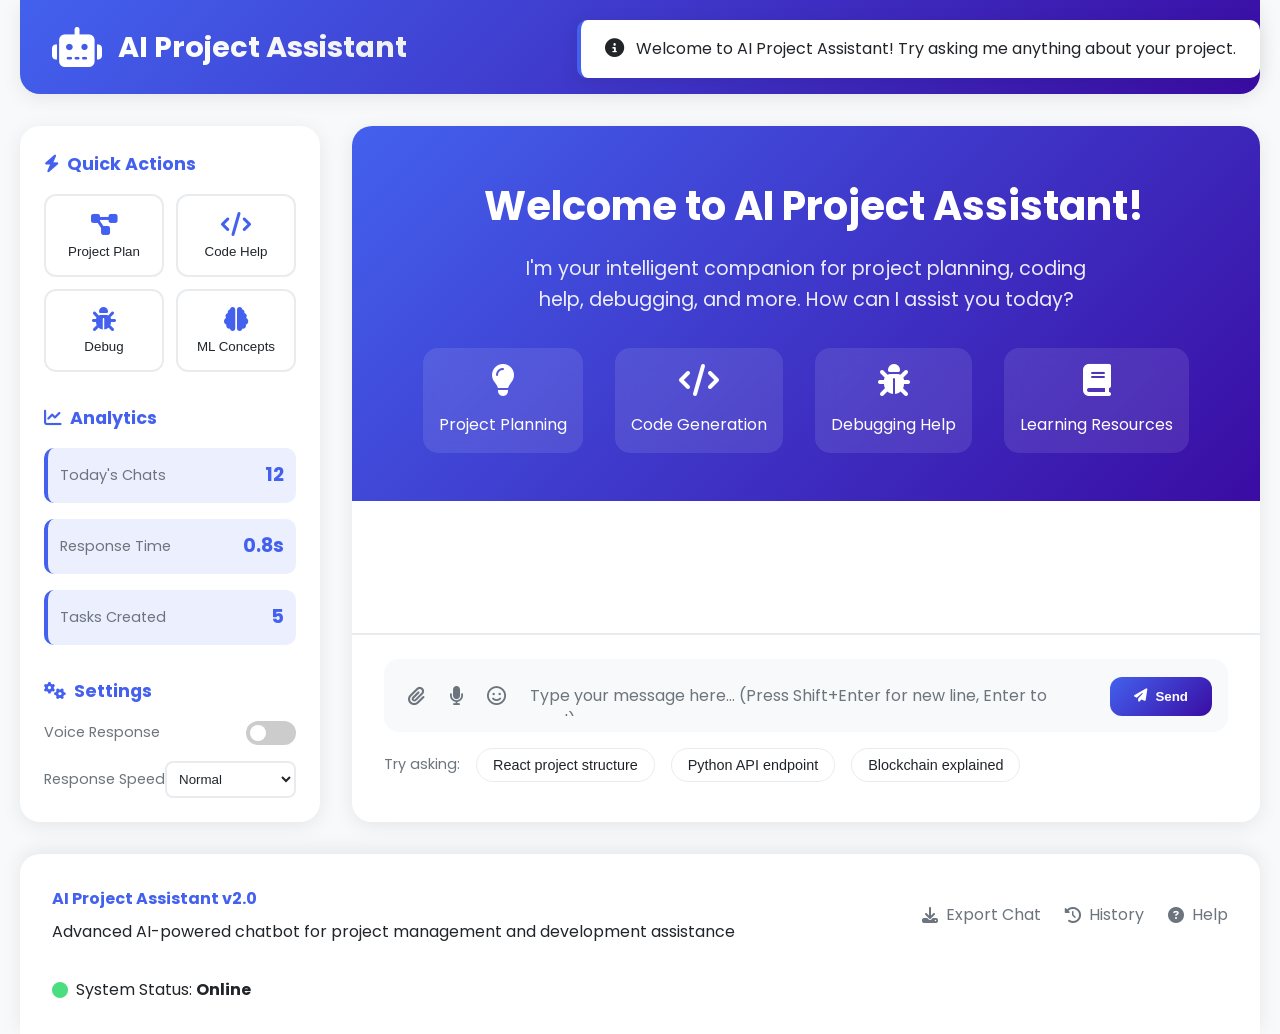
==== web/index.html @ 6bead6e6 "refactor: Clean up project structure and add migration script" ====
<!DOCTYPE html>
<html lang="en">
<head>
    <meta charset="UTF-8">
    <meta name="viewport" content="width=device-width, initial-scale=1.0">
    <title>AI Project Assistant | Advanced Chatbot</title>
    <link rel="stylesheet" href="css/style.css">
    <link rel="stylesheet" href="https://cdnjs.cloudflare.com/ajax/libs/font-awesome/6.4.0/css/all.min.css">
    <link href="https://fonts.googleapis.com/css2?family=Poppins:wght@300;400;500;600;700&family=Roboto+Mono:wght@400;500&display=swap" rel="stylesheet">
    <link rel="icon" type="image/x-icon" href="assets/favicon.ico">
</head>
<body>
    <div class="container">
        <!-- Header -->
        <header class="header">
            <div class="logo">
                <i class="fas fa-robot"></i>
                <h1>AI Project Assistant</h1>
            </div>
            <div class="header-controls">
                <button id="themeToggle" class="theme-btn">
                    <i class="fas fa-moon"></i>
                    <span>Dark Mode</span>
                </button>
                <button id="clearChat" class="clear-btn">
                    <i class="fas fa-trash"></i>
                    <span>Clear Chat</span>
                </button>
            </div>
        </header>

        <!-- Main Content -->
        <div class="main-content">
            <!-- Sidebar -->
            <aside class="sidebar">
                <div class="sidebar-section">
                    <h3><i class="fas fa-bolt"></i> Quick Actions</h3>
                    <div class="quick-actions">
                        <button class="action-btn" data-prompt="Help me plan a project timeline">
                            <i class="fas fa-project-diagram"></i>
                            <span>Project Plan</span>
                        </button>
                        <button class="action-btn" data-prompt="Generate code for a Python function">
                            <i class="fas fa-code"></i>
                            <span>Code Help</span>
                        </button>
                        <button class="action-btn" data-prompt="Debug this error: ModuleNotFoundError">
                            <i class="fas fa-bug"></i>
                            <span>Debug</span>
                        </button>
                        <button class="action-btn" data-prompt="Explain machine learning concepts">
                            <i class="fas fa-brain"></i>
                            <span>ML Concepts</span>
                        </button>
                    </div>
                </div>

                <div class="sidebar-section">
                    <h3><i class="fas fa-chart-line"></i> Analytics</h3>
                    <div class="stats">
                        <div class="stat-item">
                            <span class="stat-label">Today's Chats</span>
                            <span class="stat-value" id="todayChats">12</span>
                        </div>
                        <div class="stat-item">
                            <span class="stat-label">Response Time</span>
                            <span class="stat-value" id="avgResponse">0.8s</span>
                        </div>
                        <div class="stat-item">
                            <span class="stat-label">Tasks Created</span>
                            <span class="stat-value" id="tasksCreated">5</span>
                        </div>
                    </div>
                </div>

                <div class="sidebar-section">
                    <h3><i class="fas fa-cogs"></i> Settings</h3>
                    <div class="settings">
                        <div class="setting-item">
                            <label for="voiceToggle">Voice Response</label>
                            <label class="switch">
                                <input type="checkbox" id="voiceToggle">
                                <span class="slider"></span>
                            </label>
                        </div>
                        <div class="setting-item">
                            <label for="responseSpeed">Response Speed</label>
                            <select id="responseSpeed">
                                <option value="fast">Fast</option>
                                <option value="normal" selected>Normal</option>
                                <option value="slow">Slow (Detailed)</option>
                            </select>
                        </div>
                    </div>
                </div>
            </aside>

            <!-- Chat Area -->
            <main class="chat-area">
                <!-- Welcome Message -->
                <div class="welcome-message" id="welcomeMessage">
                    <div class="welcome-content">
                        <h2><i class="fas fa-sparkles"></i> Welcome to AI Project Assistant!</h2>
                        <p>I'm your intelligent companion for project planning, coding help, debugging, and more. How can I assist you today?</p>
                        <div class="welcome-features">
                            <div class="feature">
                                <i class="fas fa-lightbulb"></i>
                                <span>Project Planning</span>
                            </div>
                            <div class="feature">
                                <i class="fas fa-code"></i>
                                <span>Code Generation</span>
                            </div>
                            <div class="feature">
                                <i class="fas fa-bug"></i>
                                <span>Debugging Help</span>
                            </div>
                            <div class="feature">
                                <i class="fas fa-book"></i>
                                <span>Learning Resources</span>
                            </div>
                        </div>
                    </div>
                </div>

                <!-- Chat Messages -->
                <div class="chat-messages" id="chatMessages">
                    <!-- Messages will be inserted here by JavaScript -->
                </div>

                <!-- Input Area -->
                <div class="input-area">
                    <div class="input-wrapper">
                        <div class="input-controls">
                            <button class="input-btn" id="attachBtn" title="Attach File">
                                <i class="fas fa-paperclip"></i>
                            </button>
                            <button class="input-btn" id="voiceBtn" title="Voice Input">
                                <i class="fas fa-microphone"></i>
                            </button>
                            <button class="input-btn" id="emojiBtn" title="Insert Emoji">
                                <i class="far fa-smile"></i>
                            </button>
                        </div>
                        <textarea 
                            id="messageInput" 
                            placeholder="Type your message here... (Press Shift+Enter for new line, Enter to send)"
                            rows="1"
                        ></textarea>
                        <button id="sendBtn" class="send-btn">
                            <i class="fas fa-paper-plane"></i>
                            <span>Send</span>
                        </button>
                    </div>
                    <div class="input-footer">
                        <div class="suggestions">
                            <span class="suggestion-label">Try asking:</span>
                            <button class="suggestion-btn" data-prompt="How do I structure a React project?">
                                React project structure
                            </button>
                            <button class="suggestion-btn" data-prompt="Create a Python API endpoint">
                                Python API endpoint
                            </button>
                            <button class="suggestion-btn" data-prompt="Explain blockchain technology">
                                Blockchain explained
                            </button>
                        </div>
                        <div class="typing-indicator" id="typingIndicator">
                            <span>AI is typing</span>
                            <div class="typing-dots">
                                <div class="dot"></div>
                                <div class="dot"></div>
                                <div class="dot"></div>
                            </div>
                        </div>
                    </div>
                </div>
            </main>
        </div>

        <!-- Footer -->
        <footer class="footer">
            <div class="footer-content">
                <div class="footer-section">
                    <h4>AI Project Assistant v2.0</h4>
                    <p>Advanced AI-powered chatbot for project management and development assistance</p>
                </div>
                <div class="footer-section">
                    <div class="footer-links">
                        <a href="#" id="exportChat"><i class="fas fa-download"></i> Export Chat</a>
                        <a href="#" id="viewHistory"><i class="fas fa-history"></i> History</a>
                        <a href="#" id="helpBtn"><i class="fas fa-question-circle"></i> Help</a>
                    </div>
                </div>
                <div class="footer-section">
                    <p class="status-indicator">
                        <i class="fas fa-circle status-online"></i>
                        <span>System Status: <strong>Online</strong></span>
                    </p>
                </div>
            </div>
        </footer>
    </div>

    <!-- Modals -->
    <div class="modal" id="helpModal">
        <div class="modal-content">
            <h3><i class="fas fa-question-circle"></i> Help & Instructions</h3>
            <p>This AI assistant can help you with:</p>
            <ul>
                <li>Project planning and timeline creation</li>
                <li>Code generation and debugging</li>
                <li>Technical concept explanations</li>
                <li>Research and learning resources</li>
                <li>Task management and organization</li>
            </ul>
            <button class="modal-close" id="closeHelp">Got it!</button>
        </div>
    </div>

    <script src="js/script.js"></script>
</body>
</html>
---- web/css/style.css ----
/* Reset and Base Styles */
* {
    margin: 0;
    padding: 0;
    box-sizing: border-box;
}

:root {
    /* Light Theme Variables */
    --primary-color: #4361ee;
    --secondary-color: #3a0ca3;
    --accent-color: #7209b7;
    --success-color: #4cc9f0;
    --warning-color: #f72585;
    --background-color: #f8f9fa;
    --surface-color: #ffffff;
    --text-primary: #212529;
    --text-secondary: #6c757d;
    --border-color: #e9ecef;
    --shadow: 0 4px 20px rgba(0, 0, 0, 0.08);
    --gradient-primary: linear-gradient(135deg, #4361ee 0%, #3a0ca3 100%);
    --gradient-accent: linear-gradient(135deg, #7209b7 0%, #f72585 100%);
}

[data-theme="dark"] {
    /* Dark Theme Variables */
    --primary-color: #5a6ff0;
    --secondary-color: #4a1db6;
    --accent-color: #8a2be2;
    --success-color: #00d4ff;
    --warning-color: #ff2d95;
    --background-color: #121212;
    --surface-color: #1e1e1e;
    --text-primary: #e9ecef;
    --text-secondary: #adb5bd;
    --border-color: #343a40;
    --shadow: 0 4px 20px rgba(0, 0, 0, 0.3);
    --gradient-primary: linear-gradient(135deg, #5a6ff0 0%, #4a1db6 100%);
    --gradient-accent: linear-gradient(135deg, #8a2be2 0%, #ff2d95 100%);
}

body {
    font-family: 'Poppins', sans-serif;
    background-color: var(--background-color);
    color: var(--text-primary);
    line-height: 1.6;
    transition: all 0.3s ease;
    min-height: 100vh;
    overflow-x: hidden;
}

.container {
    max-width: 1400px;
    margin: 0 auto;
    padding: 0 20px;
    display: flex;
    flex-direction: column;
    min-height: 100vh;
}

/* Header Styles */
.header {
    background: var(--gradient-primary);
    color: white;
    padding: 1.5rem 2rem;
    border-radius: 0 0 20px 20px;
    box-shadow: var(--shadow);
    display: flex;
    justify-content: space-between;
    align-items: center;
    margin-bottom: 2rem;
    animation: slideDown 0.5s ease;
}

.logo {
    display: flex;
    align-items: center;
    gap: 1rem;
}

.logo i {
    font-size: 2.5rem;
    color: #fff;
    animation: pulse 2s infinite;
}

.logo h1 {
    font-size: 1.8rem;
    font-weight: 700;
    background: linear-gradient(to right, #fff, #f0f0f0);
    -webkit-background-clip: text;
    -webkit-text-fill-color: transparent;
}

.header-controls {
    display: flex;
    gap: 1rem;
}

.theme-btn, .clear-btn {
    background: rgba(255, 255, 255, 0.2);
    border: 2px solid rgba(255, 255, 255, 0.3);
    color: white;
    padding: 0.75rem 1.5rem;
    border-radius: 50px;
    cursor: pointer;
    display: flex;
    align-items: center;
    gap: 0.5rem;
    font-weight: 600;
    transition: all 0.3s ease;
    backdrop-filter: blur(10px);
}

.theme-btn:hover, .clear-btn:hover {
    background: rgba(255, 255, 255, 0.3);
    transform: translateY(-2px);
    box-shadow: 0 5px 15px rgba(0, 0, 0, 0.2);
}

/* Main Content Layout */
.main-content {
    display: flex;
    gap: 2rem;
    flex: 1;
    margin-bottom: 2rem;
}

/* Sidebar Styles */
.sidebar {
    width: 300px;
    background: var(--surface-color);
    border-radius: 20px;
    padding: 1.5rem;
    box-shadow: var(--shadow);
    display: flex;
    flex-direction: column;
    gap: 2rem;
}

.sidebar-section h3 {
    color: var(--primary-color);
    font-size: 1.1rem;
    margin-bottom: 1rem;
    display: flex;
    align-items: center;
    gap: 0.5rem;
}

.quick-actions {
    display: grid;
    grid-template-columns: 1fr 1fr;
    gap: 0.75rem;
}

.action-btn {
    background: var(--surface-color);
    border: 2px solid var(--border-color);
    border-radius: 12px;
    padding: 1rem;
    cursor: pointer;
    display: flex;
    flex-direction: column;
    align-items: center;
    gap: 0.5rem;
    transition: all 0.3s ease;
    color: var(--text-primary);
}

.action-btn i {
    font-size: 1.5rem;
    color: var(--primary-color);
}

.action-btn:hover {
    background: var(--primary-color);
    color: white;
    transform: translateY(-3px);
    box-shadow: 0 10px 20px rgba(67, 97, 238, 0.2);
}

.action-btn:hover i {
    color: white;
}

.stats {
    display: flex;
    flex-direction: column;
    gap: 1rem;
}

.stat-item {
    display: flex;
    justify-content: space-between;
    align-items: center;
    padding: 0.75rem;
    background: rgba(67, 97, 238, 0.1);
    border-radius: 10px;
    border-left: 4px solid var(--primary-color);
}

.stat-label {
    color: var(--text-secondary);
    font-size: 0.9rem;
}

.stat-value {
    font-weight: 700;
    font-size: 1.2rem;
    color: var(--primary-color);
}

.settings {
    display: flex;
    flex-direction: column;
    gap: 1rem;
}

.setting-item {
    display: flex;
    justify-content: space-between;
    align-items: center;
}

.setting-item label {
    color: var(--text-secondary);
    font-size: 0.9rem;
}

.setting-item select {
    background: var(--surface-color);
    border: 2px solid var(--border-color);
    border-radius: 8px;
    padding: 0.5rem;
    color: var(--text-primary);
    cursor: pointer;
}

/* Switch Toggle */
.switch {
    position: relative;
    display: inline-block;
    width: 50px;
    height: 24px;
}

.switch input {
    opacity: 0;
    width: 0;
    height: 0;
}

.slider {
    position: absolute;
    cursor: pointer;
    top: 0;
    left: 0;
    right: 0;
    bottom: 0;
    background-color: #ccc;
    transition: .4s;
    border-radius: 34px;
}

.slider:before {
    position: absolute;
    content: "";
    height: 16px;
    width: 16px;
    left: 4px;
    bottom: 4px;
    background-color: white;
    transition: .4s;
    border-radius: 50%;
}

input:checked + .slider {
    background-color: var(--primary-color);
}

input:checked + .slider:before {
    transform: translateX(26px);
}

/* Chat Area Styles */
.chat-area {
    flex: 1;
    display: flex;
    flex-direction: column;
    background: var(--surface-color);
    border-radius: 20px;
    box-shadow: var(--shadow);
    overflow: hidden;
}

.welcome-message {
    background: var(--gradient-primary);
    color: white;
    padding: 3rem 2rem;
    text-align: center;
    animation: fadeIn 1s ease;
}

.welcome-content h2 {
    font-size: 2.5rem;
    margin-bottom: 1rem;
    display: flex;
    align-items: center;
    justify-content: center;
    gap: 1rem;
}

.welcome-content p {
    font-size: 1.2rem;
    opacity: 0.9;
    max-width: 600px;
    margin: 0 auto 2rem;
}

.welcome-features {
    display: flex;
    justify-content: center;
    gap: 2rem;
    flex-wrap: wrap;
    margin-top: 2rem;
}

.feature {
    display: flex;
    flex-direction: column;
    align-items: center;
    gap: 0.5rem;
    background: rgba(255, 255, 255, 0.1);
    padding: 1rem;
    border-radius: 15px;
    backdrop-filter: blur(10px);
    transition: transform 0.3s ease;
}

.feature:hover {
    transform: translateY(-5px);
    background: rgba(255, 255, 255, 0.2);
}

.feature i {
    font-size: 2rem;
    margin-bottom: 0.5rem;
}

/* Chat Messages */
.chat-messages {
    flex: 1;
    padding: 2rem;
    overflow-y: auto;
    display: flex;
    flex-direction: column;
    gap: 1.5rem;
}

.message {
    display: flex;
    gap: 1rem;
    max-width: 80%;
    animation: slideIn 0.3s ease;
}

.message.user {
    align-self: flex-end;
    flex-direction: row-reverse;
}

.message-avatar {
    width: 40px;
    height: 40px;
    border-radius: 50%;
    display: flex;
    align-items: center;
    justify-content: center;
    font-size: 1.2rem;
    flex-shrink: 0;
}

.message.user .message-avatar {
    background: var(--gradient-accent);
    color: white;
}

.message.ai .message-avatar {
    background: var(--gradient-primary);
    color: white;
}

.message-content {
    background: var(--border-color);
    padding: 1rem 1.5rem;
    border-radius: 18px;
    box-shadow: 0 2px 10px rgba(0, 0, 0, 0.1);
}

.message.user .message-content {
    background: var(--gradient-accent);
    color: white;
    border-bottom-right-radius: 4px;
}

.message.ai .message-content {
    background: var(--surface-color);
    border: 1px solid var(--border-color);
    border-bottom-left-radius: 4px;
}

.message-text {
    line-height: 1.5;
}

.message-time {
    font-size: 0.75rem;
    opacity: 0.7;
    margin-top: 0.5rem;
    text-align: right;
}

/* Input Area */
.input-area {
    padding: 1.5rem 2rem;
    border-top: 2px solid var(--border-color);
    background: var(--surface-color);
}

.input-wrapper {
    display: flex;
    gap: 1rem;
    align-items: flex-end;
    background: var(--background-color);
    border-radius: 15px;
    padding: 1rem;
}

.input-controls {
    display: flex;
    gap: 0.5rem;
}

.input-btn {
    background: none;
    border: none;
    color: var(--text-secondary);
    cursor: pointer;
    padding: 0.5rem;
    border-radius: 8px;
    transition: all 0.3s ease;
    font-size: 1.2rem;
}

.input-btn:hover {
    color: var(--primary-color);
    background: rgba(67, 97, 238, 0.1);
}

textarea {
    flex: 1;
    border: none;
    background: none;
    color: var(--text-primary);
    font-family: 'Poppins', sans-serif;
    font-size: 1rem;
    resize: none;
    min-height: 40px;
    max-height: 120px;
    outline: none;
    padding: 0.5rem 0;
}

textarea::placeholder {
    color: var(--text-secondary);
}

.send-btn {
    background: var(--gradient-primary);
    color: white;
    border: none;
    padding: 0.75rem 1.5rem;
    border-radius: 12px;
    cursor: pointer;
    display: flex;
    align-items: center;
    gap: 0.5rem;
    font-weight: 600;
    transition: all 0.3s ease;
}

.send-btn:hover {
    transform: translateY(-2px);
    box-shadow: 0 5px 15px rgba(67, 97, 238, 0.3);
}

.input-footer {
    margin-top: 1rem;
}

.suggestions {
    display: flex;
    align-items: center;
    gap: 1rem;
    flex-wrap: wrap;
    margin-bottom: 1rem;
}

.suggestion-label {
    color: var(--text-secondary);
    font-size: 0.9rem;
}

.suggestion-btn {
    background: var(--surface-color);
    border: 1px solid var(--border-color);
    color: var(--text-primary);
    padding: 0.5rem 1rem;
    border-radius: 20px;
    cursor: pointer;
    font-size: 0.9rem;
    transition: all 0.3s ease;
}

.suggestion-btn:hover {
    background: var(--primary-color);
    color: white;
    border-color: var(--primary-color);
}

.typing-indicator {
    display: none;
    align-items: center;
    gap: 0.5rem;
    color: var(--text-secondary);
    font-size: 0.9rem;
}

.typing-dots {
    display: flex;
    gap: 0.25rem;
}

.dot {
    width: 6px;
    height: 6px;
    background: var(--primary-color);
    border-radius: 50%;
    animation: typing 1.4s infinite;
}

.dot:nth-child(2) {
    animation-delay: 0.2s;
}

.dot:nth-child(3) {
    animation-delay: 0.4s;
}

/* Footer Styles */
.footer {
    background: var(--surface-color);
    padding: 2rem;
    border-radius: 20px 20px 0 0;
    box-shadow: 0 -4px 20px rgba(0, 0, 0, 0.08);
    margin-top: auto;
}

.footer-content {
    display: flex;
    justify-content: space-between;
    align-items: center;
    flex-wrap: wrap;
    gap: 2rem;
}

.footer-section h4 {
    color: var(--primary-color);
    margin-bottom: 0.5rem;
}

.footer-links {
    display: flex;
    gap: 1.5rem;
}

.footer-links a {
    color: var(--text-secondary);
    text-decoration: none;
    display: flex;
    align-items: center;
    gap: 0.5rem;
    transition: color 0.3s ease;
}

.footer-links a:hover {
    color: var(--primary-color);
}

.status-indicator {
    display: flex;
    align-items: center;
    gap: 0.5rem;
}

.status-online {
    color: #4ade80;
    animation: pulse 2s infinite;
}

/* Modal Styles */
.modal {
    display: none;
    position: fixed;
    top: 0;
    left: 0;
    width: 100%;
    height: 100%;
    background: rgba(0, 0, 0, 0.5);
    z-index: 1000;
    align-items: center;
    justify-content: center;
    backdrop-filter: blur(5px);
}

.modal-content {
    background: var(--surface-color);
    padding: 2rem;
    border-radius: 20px;
    max-width: 500px;
    width: 90%;
    box-shadow: var(--shadow);
    animation: modalSlideIn 0.3s ease;
}

.modal-content h3 {
    color: var(--primary-color);
    margin-bottom: 1rem;
    display: flex;
    align-items: center;
    gap: 0.5rem;
}

.modal-content ul {
    margin: 1rem 0 2rem 1.5rem;
    color: var(--text-secondary);
}

.modal-close {
    background: var(--gradient-primary);
    color: white;
    border: none;
    padding: 0.75rem 2rem;
    border-radius: 10px;
    cursor: pointer;
    font-weight: 600;
    transition: all 0.3s ease;
}

.modal-close:hover {
    transform: translateY(-2px);
    box-shadow: 0 5px 15px rgba(67, 97, 238, 0.3);
}

/* Animations */
@keyframes slideDown {
    from {
        transform: translateY(-100%);
        opacity: 0;
    }
    to {
        transform: translateY(0);
        opacity: 1;
    }
}

@keyframes fadeIn {
    from {
        opacity: 0;
    }
    to {
        opacity: 1;
    }
}

@keyframes slideIn {
    from {
        transform: translateY(20px);
        opacity: 0;
    }
    to {
        transform: translateY(0);
        opacity: 1;
    }
}

@keyframes pulse {
    0%, 100% {
        opacity: 1;
    }
    50% {
        opacity: 0.7;
    }
}

@keyframes typing {
    0%, 60%, 100% {
        transform: translateY(0);
    }
    30% {
        transform: translateY(-10px);
    }
}

@keyframes modalSlideIn {
    from {
        transform: translateY(-50px);
        opacity: 0;
    }
    to {
        transform: translateY(0);
        opacity: 1;
    }
}

/* Responsive Design */
@media (max-width: 1024px) {
    .main-content {
        flex-direction: column;
    }
    
    .sidebar {
        width: 100%;
    }
    
    .message {
        max-width: 90%;
    }
}

@media (max-width: 768px) {
    .header {
        flex-direction: column;
        gap: 1rem;
        text-align: center;
        padding: 1rem;
    }
    
    .footer-content {
        flex-direction: column;
        text-align: center;
    }
    
    .welcome-content h2 {
        font-size: 1.8rem;
        flex-direction: column;
    }
    
    .message {
        max-width: 95%;
    }
    
    .quick-actions {
        grid-template-columns: 1fr;
    }
}

@media (max-width: 480px) {
    .container {
        padding: 0 10px;
    }
    
    .header-controls {
        flex-direction: column;
        width: 100%;
    }
    
    .theme-btn, .clear-btn {
        width: 100%;
        justify-content: center;
    }
    
    .input-wrapper {
        flex-direction: column;
        align-items: stretch;
    }
    
    .input-controls {
        justify-content: center;
    }
    
    .send-btn {
        width: 100%;
        justify-content: center;
    }
}
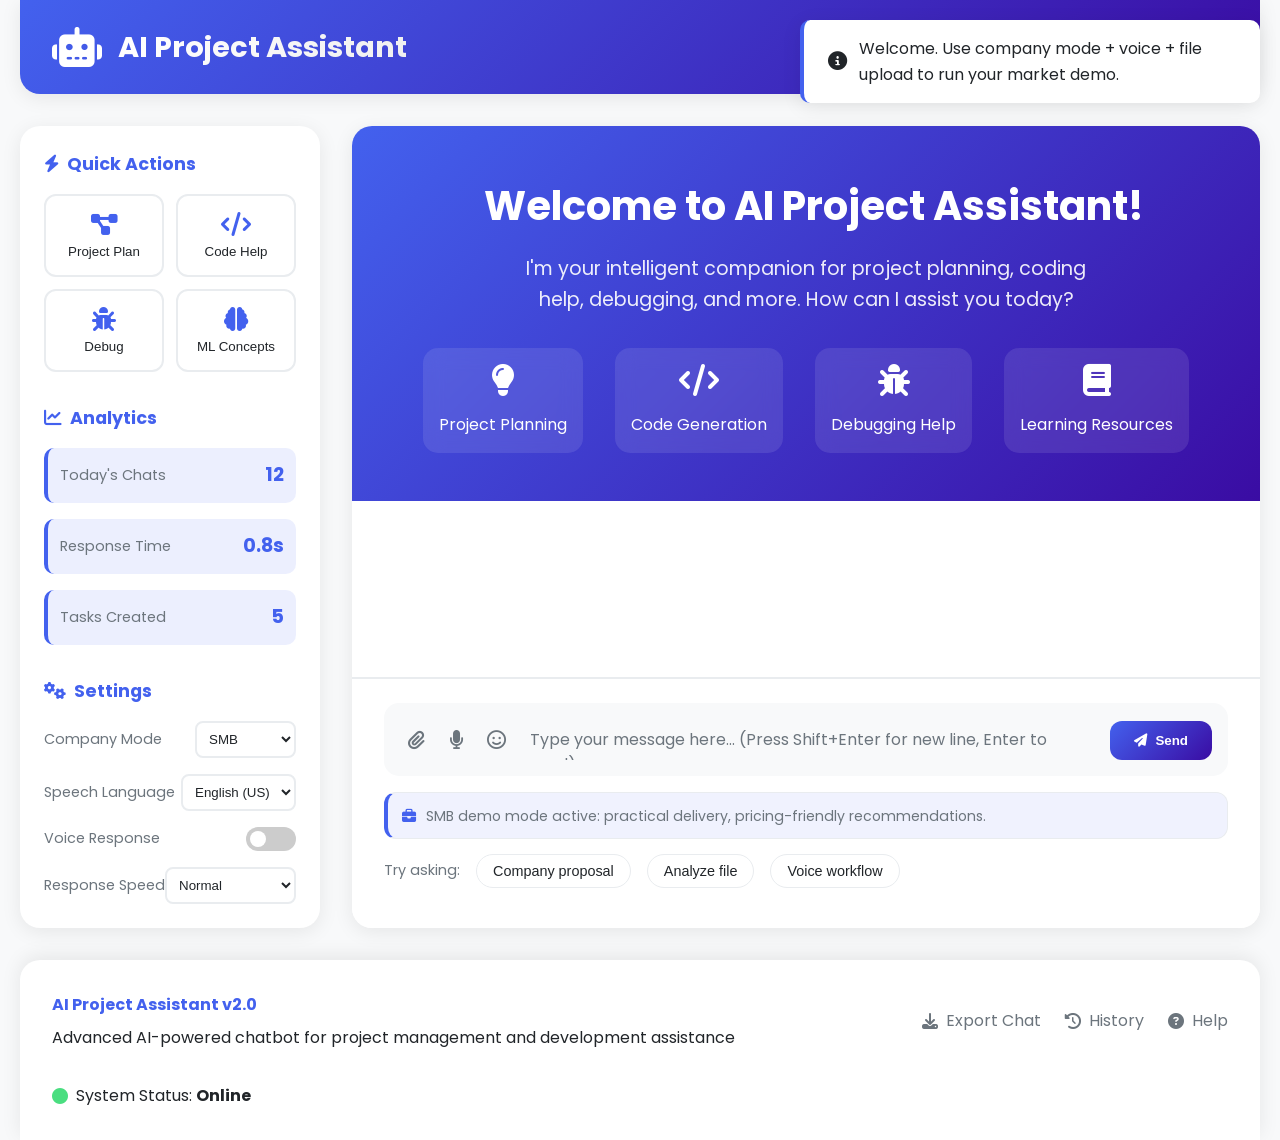
==== commit d8c03948: "feat(web): add market-ready chat, multilingual voice, file input; docs/setup fixes" ====
--- a/web/index.html
+++ b/web/index.html
@@ -77,6 +77,27 @@
                     <h3><i class="fas fa-cogs"></i> Settings</h3>
                     <div class="settings">
                         <div class="setting-item">
+                            <label for="companyMode">Company Mode</label>
+                            <select id="companyMode">
+                                <option value="startup">Startup</option>
+                                <option value="smb" selected>SMB</option>
+                                <option value="enterprise">Enterprise</option>
+                                <option value="agency">Agency</option>
+                            </select>
+                        </div>
+                        <div class="setting-item">
+                            <label for="speechLanguage">Speech Language</label>
+                            <select id="speechLanguage">
+                                <option value="en-US" selected>English (US)</option>
+                                <option value="en-GB">English (UK)</option>
+                                <option value="ur-PK">Urdu</option>
+                                <option value="hi-IN">Hindi</option>
+                                <option value="ps-AF">Pashto</option>
+                                <option value="sd-PK">Sindhi</option>
+                                <option value="ar-SA">Arabic</option>
+                            </select>
+                        </div>
+                        <div class="setting-item">
                             <label for="voiceToggle">Voice Response</label>
                             <label class="switch">
                                 <input type="checkbox" id="voiceToggle">
@@ -131,6 +152,7 @@
                 <!-- Input Area -->
                 <div class="input-area">
                     <div class="input-wrapper">
+                        <input type="file" id="fileInput" hidden />
                         <div class="input-controls">
                             <button class="input-btn" id="attachBtn" title="Attach File">
                                 <i class="fas fa-paperclip"></i>
@@ -153,16 +175,20 @@
                         </button>
                     </div>
                     <div class="input-footer">
+                        <div class="market-banner">
+                            <i class="fas fa-briefcase"></i>
+                            <span id="marketBannerText">SMB demo mode active: practical delivery, pricing-friendly recommendations.</span>
+                        </div>
                         <div class="suggestions">
                             <span class="suggestion-label">Try asking:</span>
-                            <button class="suggestion-btn" data-prompt="How do I structure a React project?">
-                                React project structure
-                            </button>
-                            <button class="suggestion-btn" data-prompt="Create a Python API endpoint">
-                                Python API endpoint
-                            </button>
-                            <button class="suggestion-btn" data-prompt="Explain blockchain technology">
-                                Blockchain explained
+                            <button class="suggestion-btn" data-prompt="Create a company-ready proposal to deploy this assistant for a customer support team.">
+                                Company proposal
+                            </button>
+                            <button class="suggestion-btn" data-prompt="Analyze this uploaded file and summarize risks, opportunities, and next actions.">
+                                Analyze file
+                            </button>
+                            <button class="suggestion-btn" data-prompt="Build a multilingual voice workflow for Pashto, Sindhi, and English users.">
+                                Voice workflow
                             </button>
                         </div>
                         <div class="typing-indicator" id="typingIndicator">
--- a/web/css/style.css
+++ b/web/css/style.css
@@ -457,6 +457,12 @@
     background: rgba(67, 97, 238, 0.1);
 }
 
+.input-btn.recording {
+    color: white;
+    background: var(--warning-color);
+    animation: pulse 1.2s infinite;
+}
+
 textarea {
     flex: 1;
     border: none;
@@ -498,6 +504,24 @@
     margin-top: 1rem;
 }
 
+.market-banner {
+    display: flex;
+    align-items: center;
+    gap: 0.6rem;
+    background: rgba(67, 97, 238, 0.08);
+    border: 1px solid var(--border-color);
+    border-left: 4px solid var(--primary-color);
+    border-radius: 12px;
+    padding: 0.7rem 0.9rem;
+    margin-bottom: 0.9rem;
+    font-size: 0.88rem;
+    color: var(--text-secondary);
+}
+
+.market-banner i {
+    color: var(--primary-color);
+}
+
 .suggestions {
     display: flex;
     align-items: center;
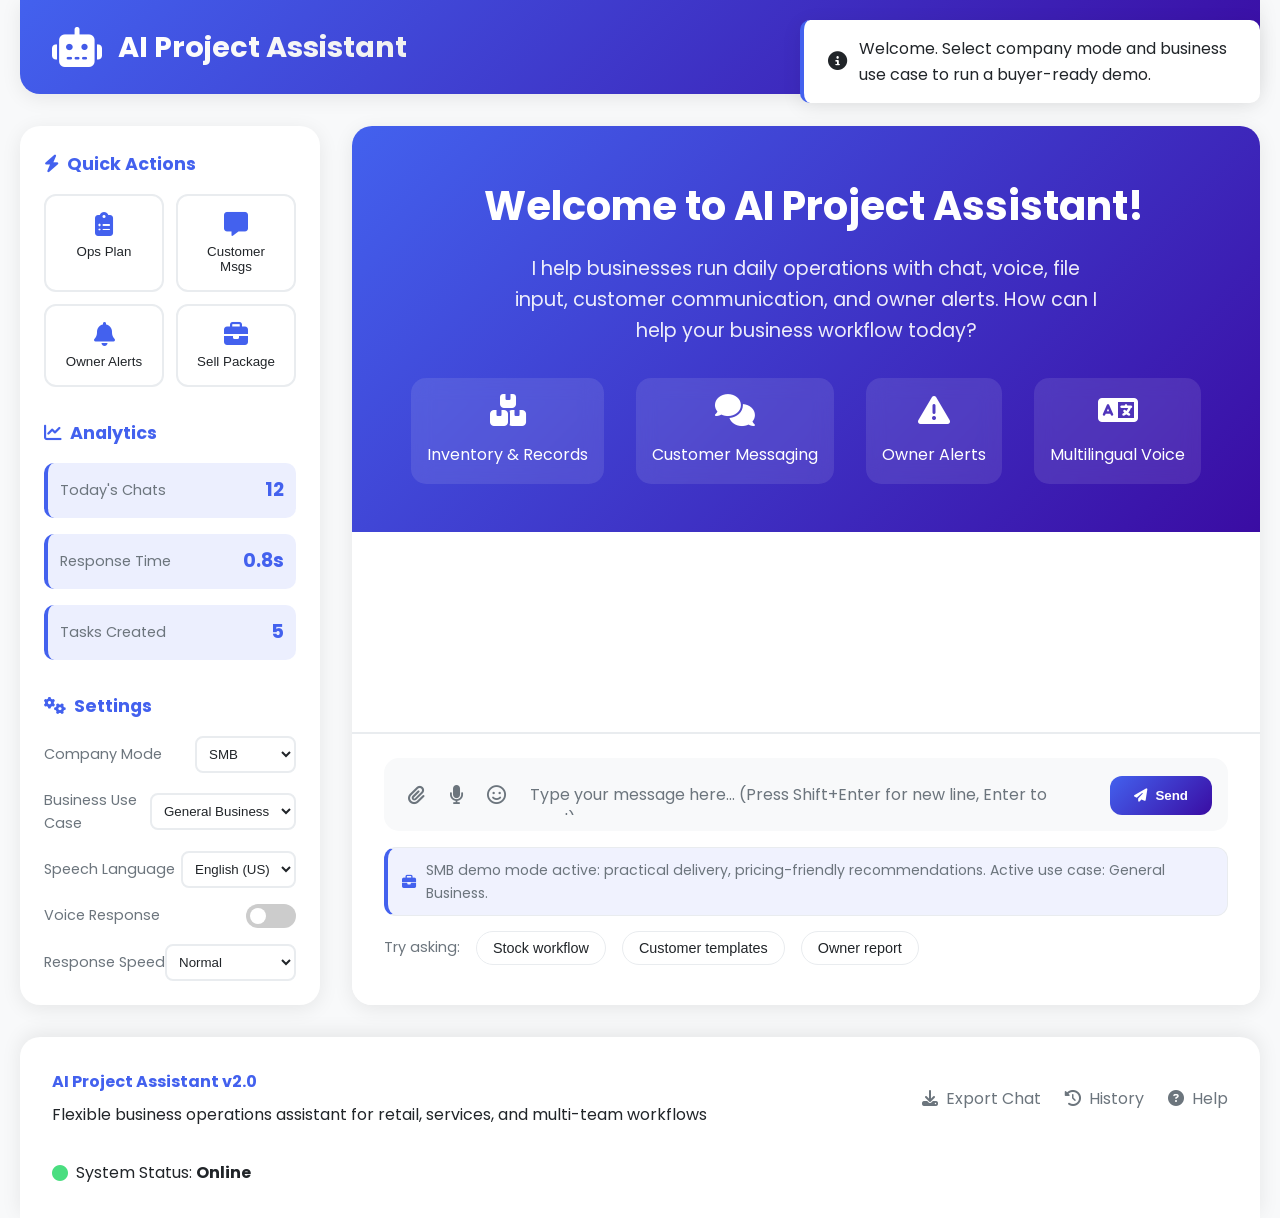
==== commit 160e8dd5: "feat(web): add flexible business workflows and operational prompts" ====
--- a/web/index.html
+++ b/web/index.html
@@ -36,21 +36,21 @@
                 <div class="sidebar-section">
                     <h3><i class="fas fa-bolt"></i> Quick Actions</h3>
                     <div class="quick-actions">
-                        <button class="action-btn" data-prompt="Help me plan a project timeline">
-                            <i class="fas fa-project-diagram"></i>
-                            <span>Project Plan</span>
-                        </button>
-                        <button class="action-btn" data-prompt="Generate code for a Python function">
-                            <i class="fas fa-code"></i>
-                            <span>Code Help</span>
-                        </button>
-                        <button class="action-btn" data-prompt="Debug this error: ModuleNotFoundError">
-                            <i class="fas fa-bug"></i>
-                            <span>Debug</span>
-                        </button>
-                        <button class="action-btn" data-prompt="Explain machine learning concepts">
-                            <i class="fas fa-brain"></i>
-                            <span>ML Concepts</span>
+                        <button class="action-btn" data-prompt="Create a daily operations plan for managing stock, customer orders, and owner reports.">
+                            <i class="fas fa-clipboard-list"></i>
+                            <span>Ops Plan</span>
+                        </button>
+                        <button class="action-btn" data-prompt="Draft customer messages for price update, order confirmation, and delivery status.">
+                            <i class="fas fa-message"></i>
+                            <span>Customer Msgs</span>
+                        </button>
+                        <button class="action-btn" data-prompt="Build an owner alert workflow for low stock, pending payments, and top-selling items.">
+                            <i class="fas fa-bell"></i>
+                            <span>Owner Alerts</span>
+                        </button>
+                        <button class="action-btn" data-prompt="Create a flexible package so I can sell this product to different businesses.">
+                            <i class="fas fa-briefcase"></i>
+                            <span>Sell Package</span>
                         </button>
                     </div>
                 </div>
@@ -83,6 +83,16 @@
                                 <option value="smb" selected>SMB</option>
                                 <option value="enterprise">Enterprise</option>
                                 <option value="agency">Agency</option>
+                            </select>
+                        </div>
+                        <div class="setting-item">
+                            <label for="businessType">Business Use Case</label>
+                            <select id="businessType">
+                                <option value="general" selected>General Business</option>
+                                <option value="retail">Retail / Shop</option>
+                                <option value="restaurant">Restaurant / Cafe</option>
+                                <option value="clinic">Clinic / Pharmacy</option>
+                                <option value="service">Service Business</option>
                             </select>
                         </div>
                         <div class="setting-item">
@@ -122,23 +132,23 @@
                 <div class="welcome-message" id="welcomeMessage">
                     <div class="welcome-content">
                         <h2><i class="fas fa-sparkles"></i> Welcome to AI Project Assistant!</h2>
-                        <p>I'm your intelligent companion for project planning, coding help, debugging, and more. How can I assist you today?</p>
+                        <p>I help businesses run daily operations with chat, voice, file input, customer communication, and owner alerts. How can I help your business workflow today?</p>
                         <div class="welcome-features">
                             <div class="feature">
-                                <i class="fas fa-lightbulb"></i>
-                                <span>Project Planning</span>
-                            </div>
-                            <div class="feature">
-                                <i class="fas fa-code"></i>
-                                <span>Code Generation</span>
-                            </div>
-                            <div class="feature">
-                                <i class="fas fa-bug"></i>
-                                <span>Debugging Help</span>
-                            </div>
-                            <div class="feature">
-                                <i class="fas fa-book"></i>
-                                <span>Learning Resources</span>
+                                <i class="fas fa-boxes-stacked"></i>
+                                <span>Inventory & Records</span>
+                            </div>
+                            <div class="feature">
+                                <i class="fas fa-comments"></i>
+                                <span>Customer Messaging</span>
+                            </div>
+                            <div class="feature">
+                                <i class="fas fa-triangle-exclamation"></i>
+                                <span>Owner Alerts</span>
+                            </div>
+                            <div class="feature">
+                                <i class="fas fa-language"></i>
+                                <span>Multilingual Voice</span>
                             </div>
                         </div>
                     </div>
@@ -181,14 +191,14 @@
                         </div>
                         <div class="suggestions">
                             <span class="suggestion-label">Try asking:</span>
-                            <button class="suggestion-btn" data-prompt="Create a company-ready proposal to deploy this assistant for a customer support team.">
-                                Company proposal
-                            </button>
-                            <button class="suggestion-btn" data-prompt="Analyze this uploaded file and summarize risks, opportunities, and next actions.">
-                                Analyze file
-                            </button>
-                            <button class="suggestion-btn" data-prompt="Build a multilingual voice workflow for Pashto, Sindhi, and English users.">
-                                Voice workflow
+                            <button class="suggestion-btn" data-prompt="Create a plan to track items, prices, and remaining stock for this business.">
+                                Stock workflow
+                            </button>
+                            <button class="suggestion-btn" data-prompt="Write customer message templates for price list, order update, and payment reminder.">
+                                Customer templates
+                            </button>
+                            <button class="suggestion-btn" data-prompt="Generate owner daily report format with low-stock and revenue alerts.">
+                                Owner report
                             </button>
                         </div>
                         <div class="typing-indicator" id="typingIndicator">
@@ -209,7 +219,7 @@
             <div class="footer-content">
                 <div class="footer-section">
                     <h4>AI Project Assistant v2.0</h4>
-                    <p>Advanced AI-powered chatbot for project management and development assistance</p>
+                    <p>Flexible business operations assistant for retail, services, and multi-team workflows</p>
                 </div>
                 <div class="footer-section">
                     <div class="footer-links">
@@ -234,11 +244,11 @@
             <h3><i class="fas fa-question-circle"></i> Help & Instructions</h3>
             <p>This AI assistant can help you with:</p>
             <ul>
-                <li>Project planning and timeline creation</li>
-                <li>Code generation and debugging</li>
-                <li>Technical concept explanations</li>
-                <li>Research and learning resources</li>
-                <li>Task management and organization</li>
+                <li>Inventory and operational tracking</li>
+                <li>Customer messages for price and order updates</li>
+                <li>Owner alerts for low stock and pending actions</li>
+                <li>Business-specific workflows (retail, clinic, service, and more)</li>
+                <li>Voice + file-driven process assistance</li>
             </ul>
             <button class="modal-close" id="closeHelp">Got it!</button>
         </div>
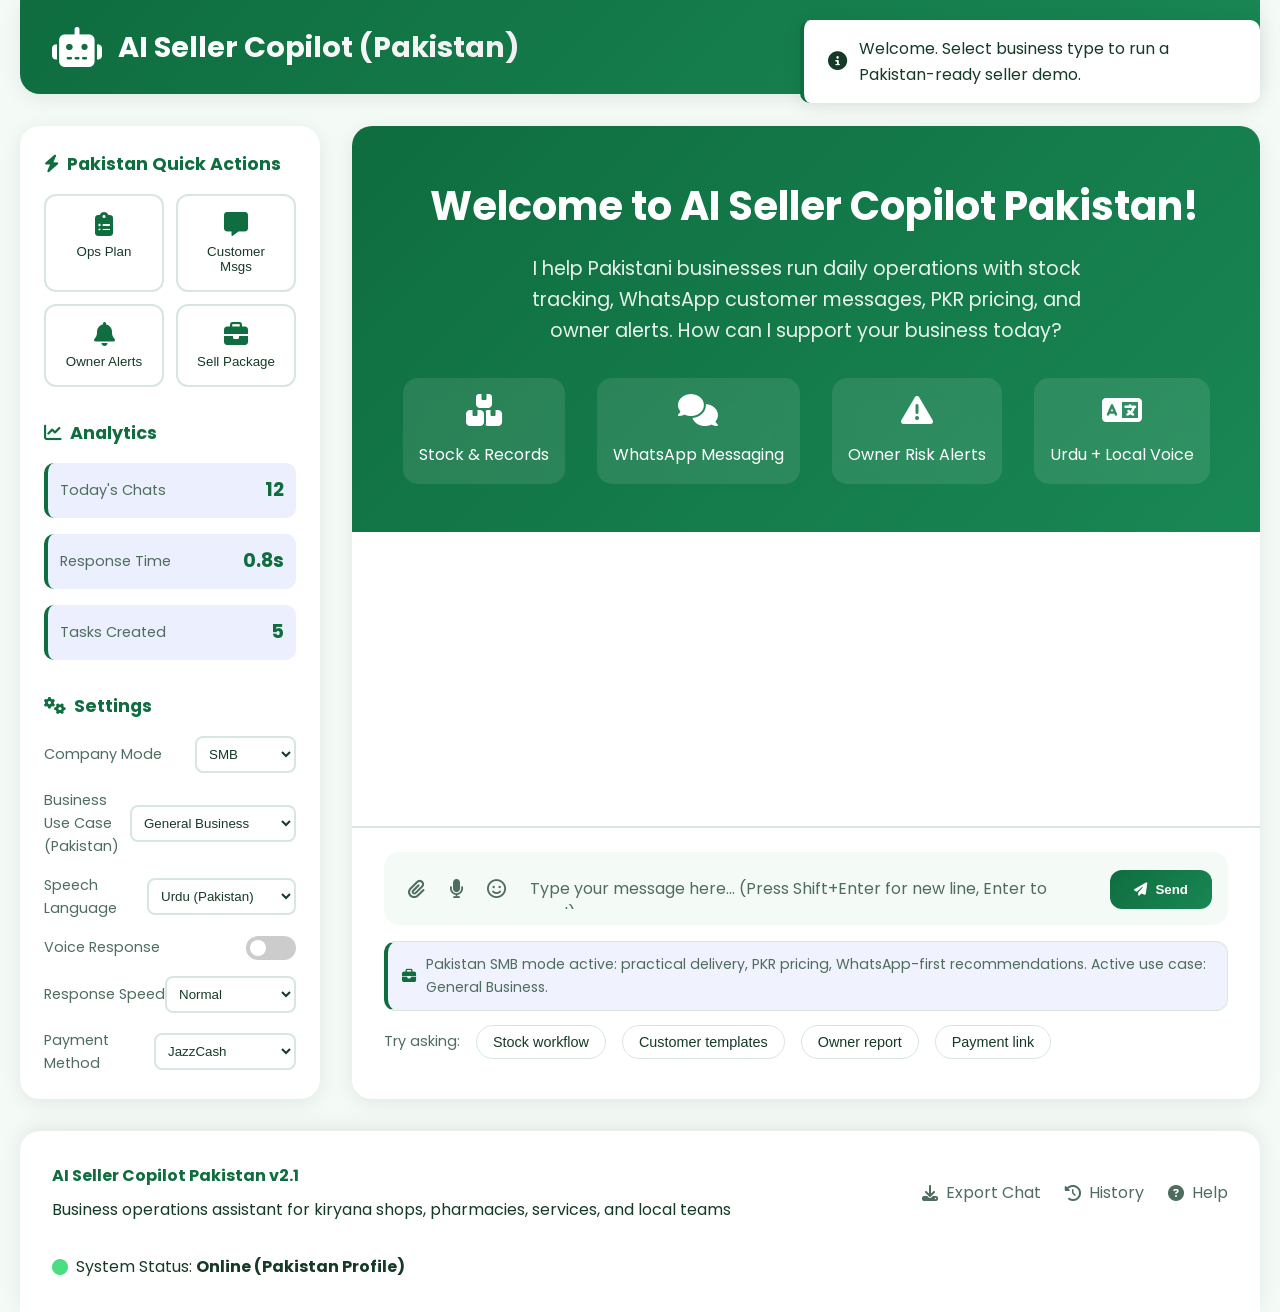
==== commit 80570c5c: "Add Pakistan payment flows, Docker deployment, and sales explainer docs" ====
--- a/web/index.html
+++ b/web/index.html
@@ -3,7 +3,7 @@
 <head>
     <meta charset="UTF-8">
     <meta name="viewport" content="width=device-width, initial-scale=1.0">
-    <title>AI Project Assistant | Advanced Chatbot</title>
+    <title>AI Project Assistant Pakistan | Seller Copilot</title>
     <link rel="stylesheet" href="css/style.css">
     <link rel="stylesheet" href="https://cdnjs.cloudflare.com/ajax/libs/font-awesome/6.4.0/css/all.min.css">
     <link href="https://fonts.googleapis.com/css2?family=Poppins:wght@300;400;500;600;700&family=Roboto+Mono:wght@400;500&display=swap" rel="stylesheet">
@@ -15,7 +15,7 @@
         <header class="header">
             <div class="logo">
                 <i class="fas fa-robot"></i>
-                <h1>AI Project Assistant</h1>
+                <h1>AI Seller Copilot (Pakistan)</h1>
             </div>
             <div class="header-controls">
                 <button id="themeToggle" class="theme-btn">
@@ -34,21 +34,21 @@
             <!-- Sidebar -->
             <aside class="sidebar">
                 <div class="sidebar-section">
-                    <h3><i class="fas fa-bolt"></i> Quick Actions</h3>
+                    <h3><i class="fas fa-bolt"></i> Pakistan Quick Actions</h3>
                     <div class="quick-actions">
-                        <button class="action-btn" data-prompt="Create a daily operations plan for managing stock, customer orders, and owner reports.">
+                        <button class="action-btn" data-prompt="Create a daily dukaan operations plan for stock, customer orders, and owner summary in Pakistan market style.">
                             <i class="fas fa-clipboard-list"></i>
                             <span>Ops Plan</span>
                         </button>
-                        <button class="action-btn" data-prompt="Draft customer messages for price update, order confirmation, and delivery status.">
+                        <button class="action-btn" data-prompt="Draft Urdu + English customer messages for price update, order confirmation, and delivery status on WhatsApp.">
                             <i class="fas fa-message"></i>
                             <span>Customer Msgs</span>
                         </button>
-                        <button class="action-btn" data-prompt="Build an owner alert workflow for low stock, pending payments, and top-selling items.">
+                        <button class="action-btn" data-prompt="Build an owner alert workflow for low stock, pending JazzCash/EasyPaisa payments, and top-selling items.">
                             <i class="fas fa-bell"></i>
                             <span>Owner Alerts</span>
                         </button>
-                        <button class="action-btn" data-prompt="Create a flexible package so I can sell this product to different businesses.">
+                        <button class="action-btn" data-prompt="Create a flexible sell package for Pakistani kiryana stores, pharmacies, and service businesses.">
                             <i class="fas fa-briefcase"></i>
                             <span>Sell Package</span>
                         </button>
@@ -86,10 +86,10 @@
                             </select>
                         </div>
                         <div class="setting-item">
-                            <label for="businessType">Business Use Case</label>
+                            <label for="businessType">Business Use Case (Pakistan)</label>
                             <select id="businessType">
                                 <option value="general" selected>General Business</option>
-                                <option value="retail">Retail / Shop</option>
+                                <option value="retail">Kiryana / Retail Shop</option>
                                 <option value="restaurant">Restaurant / Cafe</option>
                                 <option value="clinic">Clinic / Pharmacy</option>
                                 <option value="service">Service Business</option>
@@ -98,12 +98,12 @@
                         <div class="setting-item">
                             <label for="speechLanguage">Speech Language</label>
                             <select id="speechLanguage">
-                                <option value="en-US" selected>English (US)</option>
-                                <option value="en-GB">English (UK)</option>
-                                <option value="ur-PK">Urdu</option>
+                                <option value="en-US">English (US)</option>
+                                <option value="ur-PK" selected>Urdu (Pakistan)</option>
                                 <option value="hi-IN">Hindi</option>
                                 <option value="ps-AF">Pashto</option>
                                 <option value="sd-PK">Sindhi</option>
+                                <option value="pa-PK">Punjabi (Pakistan)</option>
                                 <option value="ar-SA">Arabic</option>
                             </select>
                         </div>
@@ -122,6 +122,15 @@
                                 <option value="slow">Slow (Detailed)</option>
                             </select>
                         </div>
+                        <div class="setting-item">
+                            <label for="paymentMethod">Payment Method</label>
+                            <select id="paymentMethod">
+                                <option value="jazzcash" selected>JazzCash</option>
+                                <option value="easypaisa">EasyPaisa</option>
+                                <option value="bank_transfer">Bank Transfer</option>
+                                <option value="cod">Cash on Delivery</option>
+                            </select>
+                        </div>
                     </div>
                 </div>
             </aside>
@@ -131,24 +140,24 @@
                 <!-- Welcome Message -->
                 <div class="welcome-message" id="welcomeMessage">
                     <div class="welcome-content">
-                        <h2><i class="fas fa-sparkles"></i> Welcome to AI Project Assistant!</h2>
-                        <p>I help businesses run daily operations with chat, voice, file input, customer communication, and owner alerts. How can I help your business workflow today?</p>
+                        <h2><i class="fas fa-sparkles"></i> Welcome to AI Seller Copilot Pakistan!</h2>
+                        <p>I help Pakistani businesses run daily operations with stock tracking, WhatsApp customer messages, PKR pricing, and owner alerts. How can I support your business today?</p>
                         <div class="welcome-features">
                             <div class="feature">
                                 <i class="fas fa-boxes-stacked"></i>
-                                <span>Inventory & Records</span>
+                                <span>Stock & Records</span>
                             </div>
                             <div class="feature">
                                 <i class="fas fa-comments"></i>
-                                <span>Customer Messaging</span>
+                                <span>WhatsApp Messaging</span>
                             </div>
                             <div class="feature">
                                 <i class="fas fa-triangle-exclamation"></i>
-                                <span>Owner Alerts</span>
+                                <span>Owner Risk Alerts</span>
                             </div>
                             <div class="feature">
                                 <i class="fas fa-language"></i>
-                                <span>Multilingual Voice</span>
+                                <span>Urdu + Local Voice</span>
                             </div>
                         </div>
                     </div>
@@ -187,18 +196,21 @@
                     <div class="input-footer">
                         <div class="market-banner">
                             <i class="fas fa-briefcase"></i>
-                            <span id="marketBannerText">SMB demo mode active: practical delivery, pricing-friendly recommendations.</span>
+                            <span id="marketBannerText">Pakistan SMB mode active: practical delivery with PKR pricing and WhatsApp-first workflow.</span>
                         </div>
                         <div class="suggestions">
                             <span class="suggestion-label">Try asking:</span>
-                            <button class="suggestion-btn" data-prompt="Create a plan to track items, prices, and remaining stock for this business.">
+                            <button class="suggestion-btn" data-prompt="Create a PKR-based stock workflow to track items, retail price, wholesale price, and remaining stock.">
                                 Stock workflow
                             </button>
-                            <button class="suggestion-btn" data-prompt="Write customer message templates for price list, order update, and payment reminder.">
+                            <button class="suggestion-btn" data-prompt="Write Urdu + English customer message templates for price list, order update, and payment reminder.">
                                 Customer templates
                             </button>
-                            <button class="suggestion-btn" data-prompt="Generate owner daily report format with low-stock and revenue alerts.">
+                            <button class="suggestion-btn" data-prompt="Generate owner daily report format with low-stock alerts, PKR revenue, and pending JazzCash/EasyPaisa payments.">
                                 Owner report
+                            </button>
+                            <button class="suggestion-btn" data-prompt="Create a payment link for order ORD-1001 amount PKR 3500 using selected payment method.">
+                                Payment link
                             </button>
                         </div>
                         <div class="typing-indicator" id="typingIndicator">
@@ -218,8 +230,8 @@
         <footer class="footer">
             <div class="footer-content">
                 <div class="footer-section">
-                    <h4>AI Project Assistant v2.0</h4>
-                    <p>Flexible business operations assistant for retail, services, and multi-team workflows</p>
+                    <h4>AI Seller Copilot Pakistan v2.1</h4>
+                    <p>Business operations assistant for kiryana shops, pharmacies, services, and local teams</p>
                 </div>
                 <div class="footer-section">
                     <div class="footer-links">
@@ -231,7 +243,7 @@
                 <div class="footer-section">
                     <p class="status-indicator">
                         <i class="fas fa-circle status-online"></i>
-                        <span>System Status: <strong>Online</strong></span>
+                        <span>System Status: <strong>Online (Pakistan Profile)</strong></span>
                     </p>
                 </div>
             </div>
@@ -242,13 +254,13 @@
     <div class="modal" id="helpModal">
         <div class="modal-content">
             <h3><i class="fas fa-question-circle"></i> Help & Instructions</h3>
-            <p>This AI assistant can help you with:</p>
+            <p>This AI assistant can help Pakistani sellers with:</p>
             <ul>
-                <li>Inventory and operational tracking</li>
-                <li>Customer messages for price and order updates</li>
-                <li>Owner alerts for low stock and pending actions</li>
-                <li>Business-specific workflows (retail, clinic, service, and more)</li>
-                <li>Voice + file-driven process assistance</li>
+                <li>Inventory and daily operational tracking in PKR</li>
+                <li>Urdu + English customer messages for prices and order updates</li>
+                <li>Owner alerts for low stock and pending payments</li>
+                <li>Business workflows for kiryana, clinic, restaurant, and services</li>
+                <li>Voice + file-driven process assistance for local teams</li>
             </ul>
             <button class="modal-close" id="closeHelp">Got it!</button>
         </div>
--- a/web/css/style.css
+++ b/web/css/style.css
@@ -7,36 +7,36 @@
 
 :root {
     /* Light Theme Variables */
-    --primary-color: #4361ee;
-    --secondary-color: #3a0ca3;
-    --accent-color: #7209b7;
-    --success-color: #4cc9f0;
-    --warning-color: #f72585;
-    --background-color: #f8f9fa;
+    --primary-color: #0f6d3f;
+    --secondary-color: #0b4f2d;
+    --accent-color: #198754;
+    --success-color: #20c997;
+    --warning-color: #d97706;
+    --background-color: #f4fbf7;
     --surface-color: #ffffff;
-    --text-primary: #212529;
-    --text-secondary: #6c757d;
-    --border-color: #e9ecef;
+    --text-primary: #153a27;
+    --text-secondary: #4f6d5e;
+    --border-color: #d7e7de;
     --shadow: 0 4px 20px rgba(0, 0, 0, 0.08);
-    --gradient-primary: linear-gradient(135deg, #4361ee 0%, #3a0ca3 100%);
-    --gradient-accent: linear-gradient(135deg, #7209b7 0%, #f72585 100%);
+    --gradient-primary: linear-gradient(135deg, #0f6d3f 0%, #198754 100%);
+    --gradient-accent: linear-gradient(135deg, #198754 0%, #0b4f2d 100%);
 }
 
 [data-theme="dark"] {
     /* Dark Theme Variables */
-    --primary-color: #5a6ff0;
-    --secondary-color: #4a1db6;
-    --accent-color: #8a2be2;
-    --success-color: #00d4ff;
-    --warning-color: #ff2d95;
-    --background-color: #121212;
-    --surface-color: #1e1e1e;
-    --text-primary: #e9ecef;
-    --text-secondary: #adb5bd;
-    --border-color: #343a40;
+    --primary-color: #2a9d6f;
+    --secondary-color: #1f7c57;
+    --accent-color: #31b17b;
+    --success-color: #3ddc97;
+    --warning-color: #f59e0b;
+    --background-color: #0f1c16;
+    --surface-color: #13251d;
+    --text-primary: #eaf5ef;
+    --text-secondary: #b4c8bc;
+    --border-color: #284338;
     --shadow: 0 4px 20px rgba(0, 0, 0, 0.3);
-    --gradient-primary: linear-gradient(135deg, #5a6ff0 0%, #4a1db6 100%);
-    --gradient-accent: linear-gradient(135deg, #8a2be2 0%, #ff2d95 100%);
+    --gradient-primary: linear-gradient(135deg, #1f7c57 0%, #2a9d6f 100%);
+    --gradient-accent: linear-gradient(135deg, #2a9d6f 0%, #1f7c57 100%);
 }
 
 body {
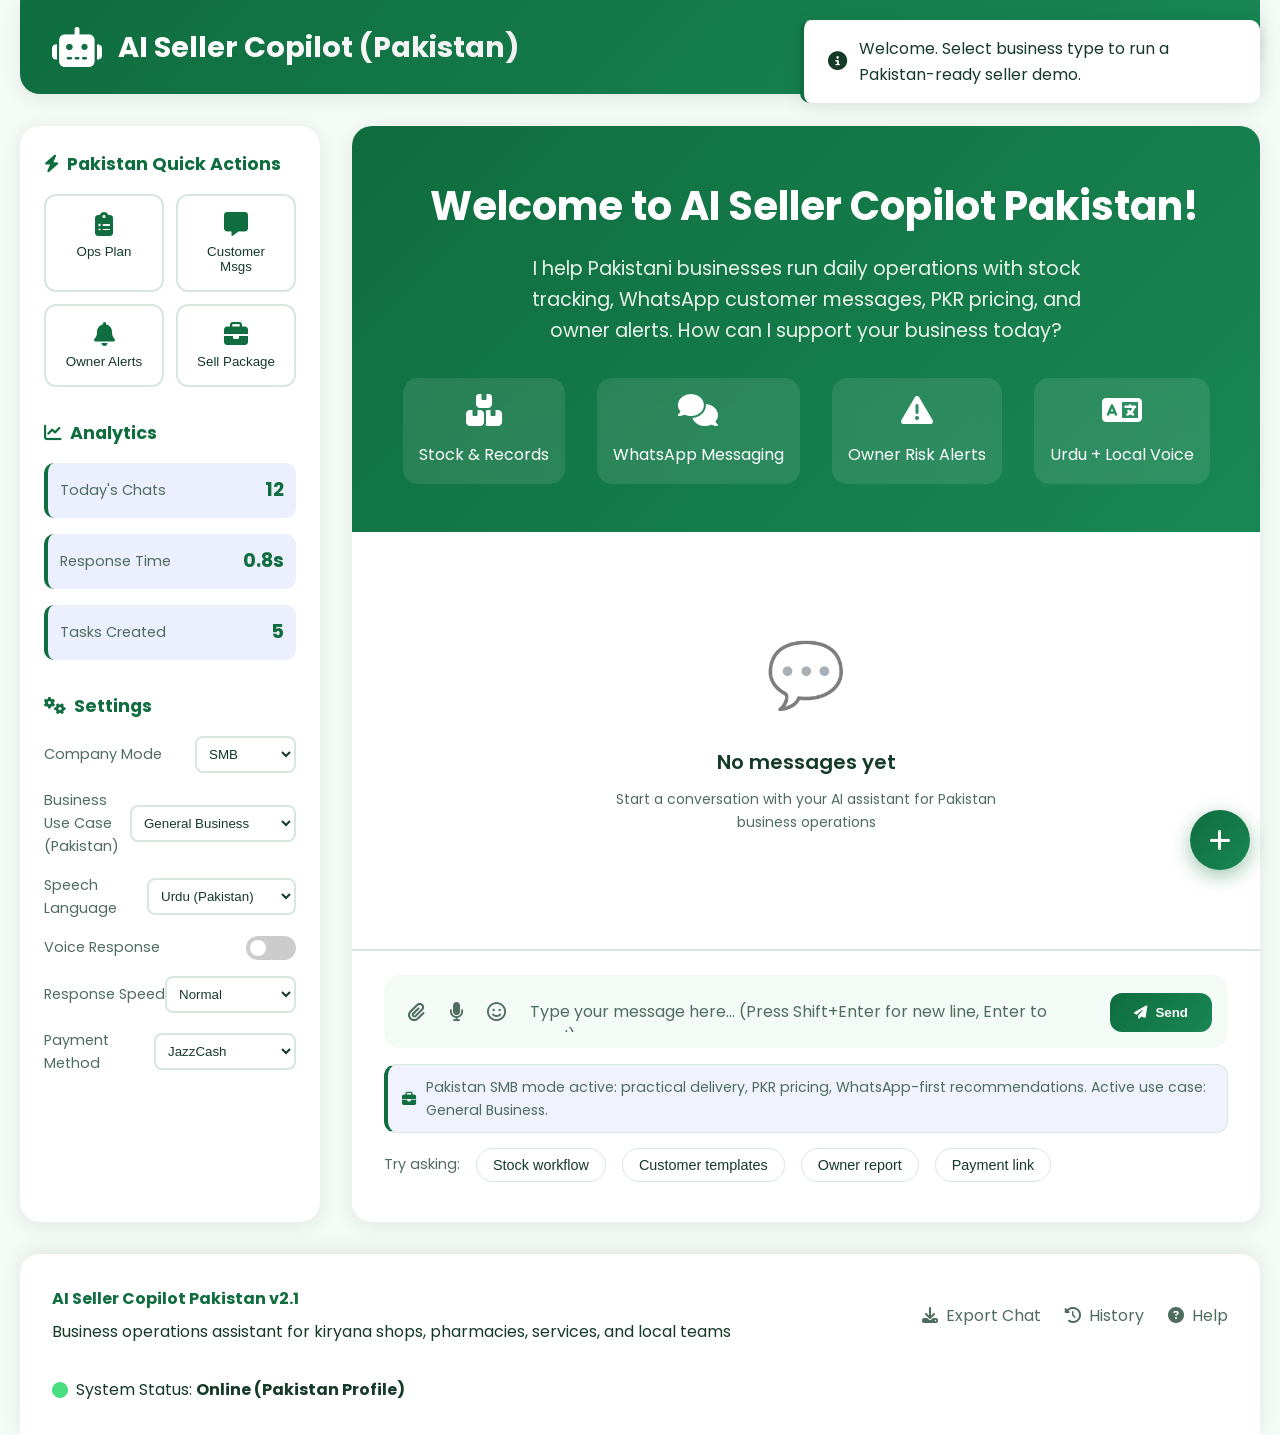
==== commit 6b06daea: "feat: Production-ready deployment with modern UI and Pakistan market features" ====
--- a/web/index.html
+++ b/web/index.html
@@ -5,6 +5,7 @@
     <meta name="viewport" content="width=device-width, initial-scale=1.0">
     <title>AI Project Assistant Pakistan | Seller Copilot</title>
     <link rel="stylesheet" href="css/style.css">
+    <link rel="stylesheet" href="css/improvements.css">
     <link rel="stylesheet" href="https://cdnjs.cloudflare.com/ajax/libs/font-awesome/6.4.0/css/all.min.css">
     <link href="https://fonts.googleapis.com/css2?family=Poppins:wght@300;400;500;600;700&family=Roboto+Mono:wght@400;500&display=swap" rel="stylesheet">
     <link rel="icon" type="image/x-icon" href="assets/favicon.ico">
@@ -267,5 +268,6 @@
     </div>
 
     <script src="js/script.js"></script>
+    <script src="js/enhancements.js"></script>
 </body>
 </html>
--- a/web/css/improvements.css
+++ b/web/css/improvements.css
@@ -0,0 +1,424 @@
+/* ============================================
+   MODERN UI IMPROVEMENTS FOR PAKISTAN EDITION
+   ============================================ */
+
+/* Glass-morphism effects for modern look */
+.glass-card {
+    background: rgba(255, 255, 255, 0.1);
+    backdrop-filter: blur(10px);
+    -webkit-backdrop-filter: blur(10px);
+    border: 1px solid rgba(255, 255, 255, 0.2);
+    border-radius: 16px;
+    box-shadow: 0 8px 32px rgba(0, 0, 0, 0.1);
+}
+
+/* Animated gradient backgrounds */
+.gradient-animated {
+    background: linear-gradient(-45deg, #0f6d3f, #198754, #0b4f2d, #2a9d6f);
+    background-size: 400% 400%;
+    animation: gradientShift 15s ease infinite;
+}
+
+@keyframes gradientShift {
+    0% { background-position: 0% 50%; }
+    50% { background-position: 100% 50%; }
+    100% { background-position: 0% 50%; }
+}
+
+/* Floating action button for quick actions */
+.fab-container {
+    position: fixed;
+    bottom: 30px;
+    right: 30px;
+    z-index: 1000;
+}
+
+.fab-main {
+    width: 60px;
+    height: 60px;
+    border-radius: 50%;
+    background: linear-gradient(135deg, #0f6d3f 0%, #198754 100%);
+    color: white;
+    border: none;
+    box-shadow: 0 6px 20px rgba(15, 109, 63, 0.4);
+    cursor: pointer;
+    display: flex;
+    align-items: center;
+    justify-content: center;
+    font-size: 24px;
+    transition: all 0.3s ease;
+}
+
+.fab-main:hover {
+    transform: scale(1.1) rotate(90deg);
+    box-shadow: 0 8px 30px rgba(15, 109, 63, 0.6);
+}
+
+.fab-menu {
+    position: absolute;
+    bottom: 80px;
+    right: 0;
+    display: none;
+    flex-direction: column;
+    gap: 12px;
+}
+
+.fab-menu.active {
+    display: flex;
+    animation: fabSlideIn 0.3s ease;
+}
+
+@keyframes fabSlideIn {
+    from {
+        opacity: 0;
+        transform: translateY(20px);
+    }
+    to {
+        opacity: 1;
+        transform: translateY(0);
+    }
+}
+
+.fab-action {
+    width: 50px;
+    height: 50px;
+    border-radius: 50%;
+    background: white;
+    color: var(--primary-color);
+    border: 2px solid var(--primary-color);
+    box-shadow: 0 4px 12px rgba(0, 0, 0, 0.15);
+    cursor: pointer;
+    display: flex;
+    align-items: center;
+    justify-content: center;
+    font-size: 20px;
+    transition: all 0.3s ease;
+    position: relative;
+}
+
+.fab-action:hover {
+    background: var(--primary-color);
+    color: white;
+    transform: scale(1.1);
+}
+
+.fab-action::before {
+    content: attr(data-tooltip);
+    position: absolute;
+    right: 60px;
+    background: rgba(0, 0, 0, 0.8);
+    color: white;
+    padding: 8px 12px;
+    border-radius: 8px;
+    font-size: 12px;
+    white-space: nowrap;
+    opacity: 0;
+    pointer-events: none;
+    transition: opacity 0.3s ease;
+}
+
+.fab-action:hover::before {
+    opacity: 1;
+}
+
+/* Pakistan flag colors accent */
+.pk-accent {
+    border-left: 4px solid #01411C;
+    background: linear-gradient(90deg, rgba(1, 65, 28, 0.05) 0%, transparent 100%);
+}
+
+/* Urdu text support improvements */
+.urdu-text {
+    font-family: 'Noto Nastaliq Urdu', 'Jameel Noori Nastaleeq', serif;
+    direction: rtl;
+    text-align: right;
+    line-height: 2;
+}
+
+/* Payment method badges */
+.payment-badge {
+    display: inline-flex;
+    align-items: center;
+    gap: 6px;
+    padding: 6px 12px;
+    border-radius: 20px;
+    font-size: 12px;
+    font-weight: 600;
+    background: var(--surface-color);
+    border: 2px solid var(--border-color);
+    transition: all 0.3s ease;
+}
+
+.payment-badge.jazzcash {
+    border-color: #E31E24;
+    color: #E31E24;
+}
+
+.payment-badge.easypaisa {
+    border-color: #00A651;
+    color: #00A651;
+}
+
+.payment-badge:hover {
+    transform: translateY(-2px);
+    box-shadow: 0 4px 12px rgba(0, 0, 0, 0.15);
+}
+
+/* Business type indicator */
+.business-indicator {
+    position: fixed;
+    top: 20px;
+    right: 20px;
+    padding: 10px 16px;
+    background: rgba(255, 255, 255, 0.95);
+    border-radius: 12px;
+    box-shadow: 0 4px 12px rgba(0, 0, 0, 0.1);
+    display: flex;
+    align-items: center;
+    gap: 8px;
+    font-size: 13px;
+    font-weight: 600;
+    z-index: 999;
+    animation: slideInRight 0.5s ease;
+}
+
+@keyframes slideInRight {
+    from {
+        opacity: 0;
+        transform: translateX(100px);
+    }
+    to {
+        opacity: 1;
+        transform: translateX(0);
+    }
+}
+
+/* Enhanced message bubbles */
+.message.user .message-content {
+    background: linear-gradient(135deg, #198754 0%, #0f6d3f 100%);
+    border-radius: 18px 18px 4px 18px;
+    position: relative;
+}
+
+.message.user .message-content::after {
+    content: '';
+    position: absolute;
+    bottom: 0;
+    right: -8px;
+    width: 0;
+    height: 0;
+    border-left: 8px solid #0f6d3f;
+    border-top: 8px solid transparent;
+    border-bottom: 8px solid transparent;
+}
+
+.message.ai .message-content {
+    background: var(--surface-color);
+    border: 2px solid var(--border-color);
+    border-radius: 18px 18px 18px 4px;
+    position: relative;
+}
+
+.message.ai .message-content::after {
+    content: '';
+    position: absolute;
+    bottom: 0;
+    left: -10px;
+    width: 0;
+    height: 0;
+    border-right: 10px solid var(--border-color);
+    border-top: 10px solid transparent;
+    border-bottom: 10px solid transparent;
+}
+
+/* Quick stats cards with hover effects */
+.stat-card {
+    background: var(--surface-color);
+    border-radius: 16px;
+    padding: 20px;
+    box-shadow: 0 2px 8px rgba(0, 0, 0, 0.08);
+    transition: all 0.3s ease;
+    cursor: pointer;
+    position: relative;
+    overflow: hidden;
+}
+
+.stat-card::before {
+    content: '';
+    position: absolute;
+    top: 0;
+    left: 0;
+    width: 100%;
+    height: 4px;
+    background: linear-gradient(90deg, var(--primary-color), var(--accent-color));
+    transform: scaleX(0);
+    transition: transform 0.3s ease;
+}
+
+.stat-card:hover {
+    transform: translateY(-4px);
+    box-shadow: 0 8px 24px rgba(0, 0, 0, 0.12);
+}
+
+.stat-card:hover::before {
+    transform: scaleX(1);
+}
+
+/* Voice recording indicator */
+.voice-recording {
+    display: flex;
+    align-items: center;
+    gap: 8px;
+    padding: 12px 20px;
+    background: linear-gradient(135deg, #e74c3c 0%, #c0392b 100%);
+    color: white;
+    border-radius: 24px;
+    font-weight: 600;
+    animation: pulse 1.5s ease infinite;
+}
+
+.voice-wave {
+    display: flex;
+    gap: 3px;
+    align-items: center;
+}
+
+.voice-wave span {
+    width: 3px;
+    height: 12px;
+    background: white;
+    border-radius: 2px;
+    animation: waveAnimation 1s ease-in-out infinite;
+}
+
+.voice-wave span:nth-child(2) {
+    animation-delay: 0.1s;
+}
+
+.voice-wave span:nth-child(3) {
+    animation-delay: 0.2s;
+}
+
+.voice-wave span:nth-child(4) {
+    animation-delay: 0.3s;
+}
+
+@keyframes waveAnimation {
+    0%, 100% {
+        height: 12px;
+    }
+    50% {
+        height: 24px;
+    }
+}
+
+/* Pakistan-themed success animations */
+.pk-success {
+    animation: pkCelebrate 0.6s ease;
+}
+
+@keyframes pkCelebrate {
+    0% {
+        transform: scale(0.8);
+        opacity: 0;
+    }
+    50% {
+        transform: scale(1.1);
+    }
+    100% {
+        transform: scale(1);
+        opacity: 1;
+    }
+}
+
+/* Enhanced tooltips */
+.tooltip-enhanced {
+    position: relative;
+}
+
+.tooltip-enhanced::after {
+    content: attr(data-tooltip);
+    position: absolute;
+    bottom: 100%;
+    left: 50%;
+    transform: translateX(-50%) translateY(-8px);
+    padding: 8px 12px;
+    background: rgba(0, 0, 0, 0.9);
+    color: white;
+    border-radius: 8px;
+    font-size: 12px;
+    white-space: nowrap;
+    opacity: 0;
+    pointer-events: none;
+    transition: all 0.3s ease;
+    z-index: 1000;
+}
+
+.tooltip-enhanced:hover::after {
+    opacity: 1;
+    transform: translateX(-50%) translateY(-4px);
+}
+
+/* Responsive improvements for mobile */
+@media (max-width: 768px) {
+    .fab-container {
+        bottom: 20px;
+        right: 20px;
+    }
+    
+    .fab-main {
+        width: 50px;
+        height: 50px;
+        font-size: 20px;
+    }
+    
+    .business-indicator {
+        top: 10px;
+        right: 10px;
+        font-size: 11px;
+        padding: 8px 12px;
+    }
+}
+
+/* Loading skeleton for better UX */
+.skeleton {
+    background: linear-gradient(90deg, #f0f0f0 25%, #e0e0e0 50%, #f0f0f0 75%);
+    background-size: 200% 100%;
+    animation: loading 1.5s ease-in-out infinite;
+    border-radius: 8px;
+}
+
+@keyframes loading {
+    0% {
+        background-position: 200% 0;
+    }
+    100% {
+        background-position: -200% 0;
+    }
+}
+
+/* Empty state illustrations */
+.empty-state {
+    text-align: center;
+    padding: 60px 20px;
+    color: var(--text-secondary);
+}
+
+.empty-state-icon {
+    font-size: 64px;
+    margin-bottom: 20px;
+    opacity: 0.5;
+}
+
+.empty-state-title {
+    font-size: 20px;
+    font-weight: 600;
+    margin-bottom: 10px;
+    color: var(--text-primary);
+}
+
+.empty-state-description {
+    font-size: 14px;
+    max-width: 400px;
+    margin: 0 auto 24px;
+}
